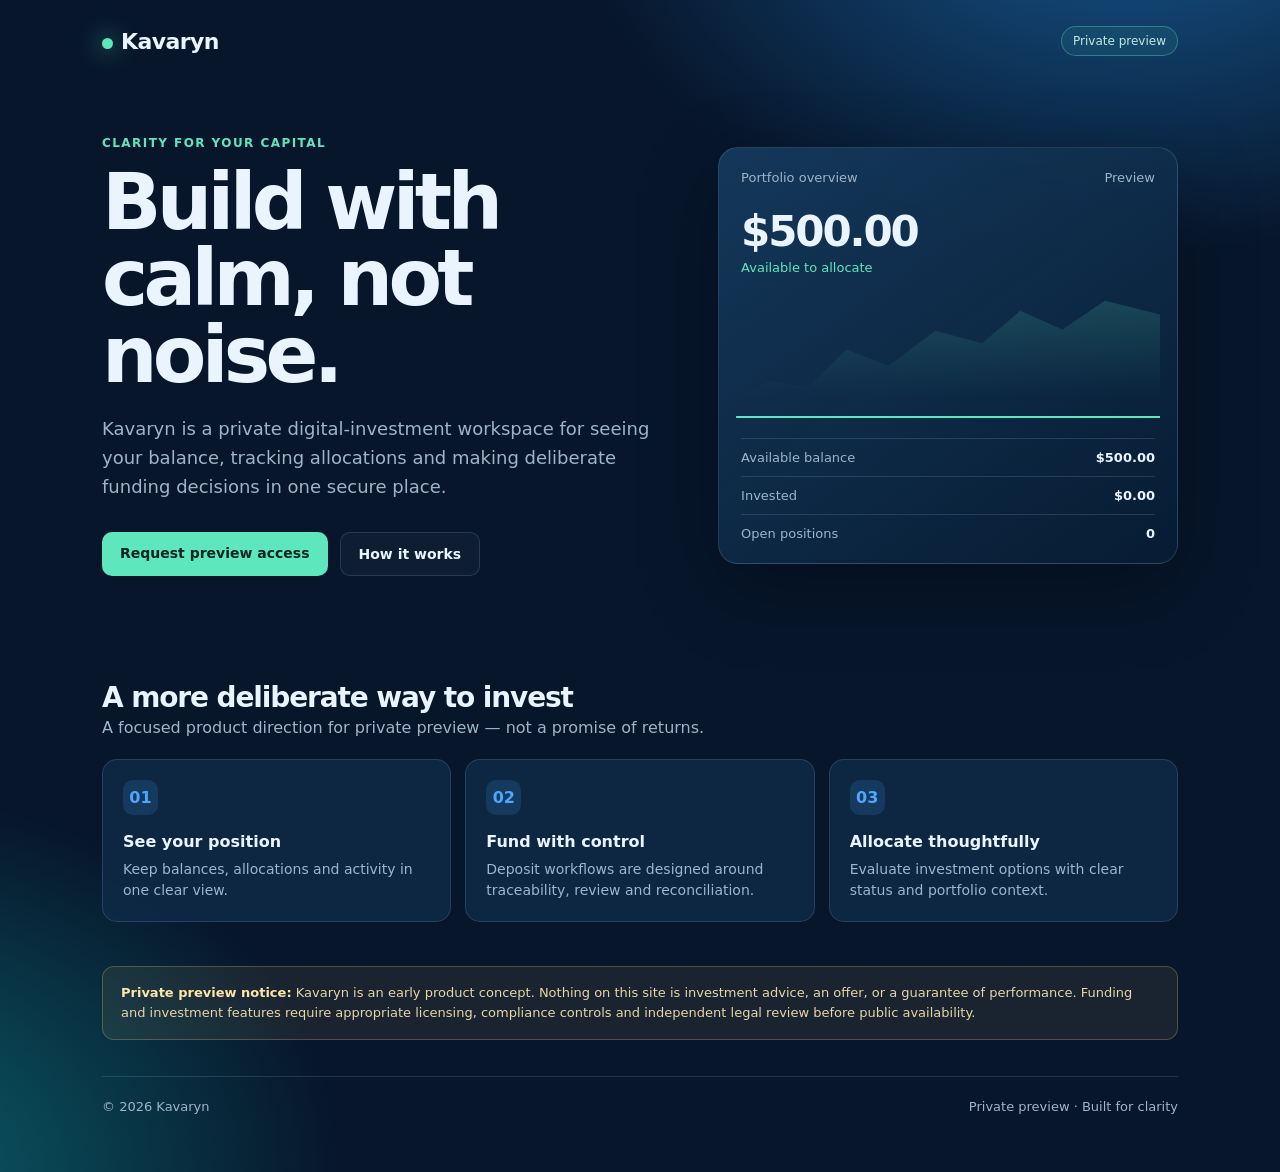
==== index.html @ 50e4811b "Launch Kavaryn private preview" ====
<!doctype html>
<html lang="en">
<head>
  <meta charset="utf-8" />
  <meta name="viewport" content="width=device-width, initial-scale=1" />
  <meta name="theme-color" content="#07162b" />
  <title>Kavaryn — Private Preview</title>
  <style>
    :root{--ink:#eaf4ff;--muted:#9eb4ca;--navy:#07162b;--navy2:#0b2440;--blue:#4ca7ff;--mint:#5ee6bd;--card:rgba(15,43,72,.82);--line:rgba(173,211,242,.16)}
    *{box-sizing:border-box} body{margin:0;font-family:Inter,ui-sans-serif,system-ui,-apple-system,BlinkMacSystemFont,"Segoe UI",sans-serif;color:var(--ink);background:radial-gradient(900px 600px at 88% -10%,#16578f 0%,transparent 62%),radial-gradient(720px 580px at -10% 100%,#0a5f69 0%,transparent 65%),var(--navy);min-height:100vh}
    .shell{max-width:1120px;margin:auto;padding:26px 22px 58px}.nav{display:flex;justify-content:space-between;align-items:center;gap:18px}.brand{font-size:22px;font-weight:800;letter-spacing:-.6px}.brand i{display:inline-block;width:11px;height:11px;margin-right:8px;border-radius:50%;background:var(--mint);box-shadow:0 0 24px var(--mint)}.tag{font-size:12px;color:#bdebdc;border:1px solid rgba(94,230,189,.35);background:rgba(94,230,189,.08);padding:7px 11px;border-radius:999px}
    .hero{padding:80px 0 50px;display:grid;grid-template-columns:1.1fr .9fr;gap:54px;align-items:center}.eyebrow{color:var(--mint);font-weight:700;letter-spacing:.12em;font-size:12px;text-transform:uppercase}.hero h1{font-size:clamp(42px,7vw,78px);line-height:.98;letter-spacing:-.06em;margin:14px 0 22px}.hero p{font-size:18px;line-height:1.6;color:var(--muted);max-width:580px}.actions{display:flex;gap:12px;margin-top:30px;flex-wrap:wrap}.btn{border-radius:10px;padding:13px 18px;font-weight:750;text-decoration:none;font-size:14px}.primary{background:var(--mint);color:#03251f}.secondary{border:1px solid var(--line);color:var(--ink);background:rgba(255,255,255,.03)}
    .panel{border:1px solid var(--line);border-radius:20px;background:linear-gradient(145deg,rgba(21,58,93,.94),rgba(8,29,52,.88));box-shadow:0 25px 80px rgba(0,0,0,.3);padding:22px}.panel-head{display:flex;justify-content:space-between;color:var(--muted);font-size:13px}.amount{font-size:42px;font-weight:800;letter-spacing:-.05em;margin:22px 0 4px}.up{color:var(--mint);font-size:13px}.chart{height:125px;margin:18px -5px 20px;background:linear-gradient(180deg,rgba(94,230,189,.18),transparent 84%);clip-path:polygon(0 84%,8% 70%,17% 75%,26% 45%,36% 58%,47% 30%,58% 40%,67% 14%,77% 29%,87% 6%,100% 17%,100% 100%,0 100%);border-bottom:2px solid var(--mint)}.rows{display:grid;gap:11px}.row{display:flex;justify-content:space-between;padding-top:11px;border-top:1px solid var(--line);font-size:13px}.row span{color:var(--muted)}
    .grid{display:grid;grid-template-columns:repeat(3,1fr);gap:14px;margin-top:16px}.card{border:1px solid var(--line);border-radius:15px;background:var(--card);padding:20px}.icon{width:35px;height:35px;border-radius:10px;display:grid;place-items:center;background:rgba(76,167,255,.15);color:var(--blue);font-weight:800}.card h3{font-size:16px;margin:17px 0 8px}.card p{font-size:14px;line-height:1.5;color:var(--muted);margin:0}.section-title{font-size:28px;letter-spacing:-.04em;margin:55px 0 4px}.section-copy{color:var(--muted);margin:0 0 22px}.notice{margin-top:44px;padding:16px 18px;border-radius:12px;border:1px solid rgba(255,205,113,.25);background:rgba(255,205,113,.08);font-size:13px;line-height:1.55;color:#e7d5a5}.notice b{color:#ffe5a6}.footer{margin-top:36px;border-top:1px solid var(--line);padding-top:22px;color:var(--muted);font-size:13px;display:flex;justify-content:space-between;gap:15px;flex-wrap:wrap}
    @media(max-width:760px){.hero{grid-template-columns:1fr;padding-top:58px;gap:30px}.grid{grid-template-columns:1fr}.hero h1{font-size:51px}.panel{max-width:520px}.nav{align-items:flex-start;flex-direction:column;gap:12px}}
  </style>
</head>
<body>
  <main class="shell">
    <nav class="nav"><div class="brand"><i></i>Kavaryn</div><div class="tag">Private preview</div></nav>
    <section class="hero">
      <div><div class="eyebrow">Clarity for your capital</div><h1>Build with calm, not noise.</h1><p>Kavaryn is a private digital-investment workspace for seeing your balance, tracking allocations and making deliberate funding decisions in one secure place.</p><div class="actions"><a class="btn primary" href="mailto:simbarachu1951@gmail.com?subject=Kavaryn%20private%20preview">Request preview access</a><a class="btn secondary" href="#how">How it works</a></div></div>
      <aside class="panel" aria-label="Illustrative portfolio card"><div class="panel-head"><span>Portfolio overview</span><span>Preview</span></div><div class="amount">$500.00</div><div class="up">Available to allocate</div><div class="chart"></div><div class="rows"><div class="row"><span>Available balance</span><b>$500.00</b></div><div class="row"><span>Invested</span><b>$0.00</b></div><div class="row"><span>Open positions</span><b>0</b></div></div></aside>
    </section>
    <section id="how"><h2 class="section-title">A more deliberate way to invest</h2><p class="section-copy">A focused product direction for private preview — not a promise of returns.</p><div class="grid"><article class="card"><div class="icon">01</div><h3>See your position</h3><p>Keep balances, allocations and activity in one clear view.</p></article><article class="card"><div class="icon">02</div><h3>Fund with control</h3><p>Deposit workflows are designed around traceability, review and reconciliation.</p></article><article class="card"><div class="icon">03</div><h3>Allocate thoughtfully</h3><p>Evaluate investment options with clear status and portfolio context.</p></article></div></section>
    <div class="notice"><b>Private preview notice:</b> Kavaryn is an early product concept. Nothing on this site is investment advice, an offer, or a guarantee of performance. Funding and investment features require appropriate licensing, compliance controls and independent legal review before public availability.</div>
    <footer class="footer"><span>© 2026 Kavaryn</span><span>Private preview · Built for clarity</span></footer>
  </main>
</body>
</html>
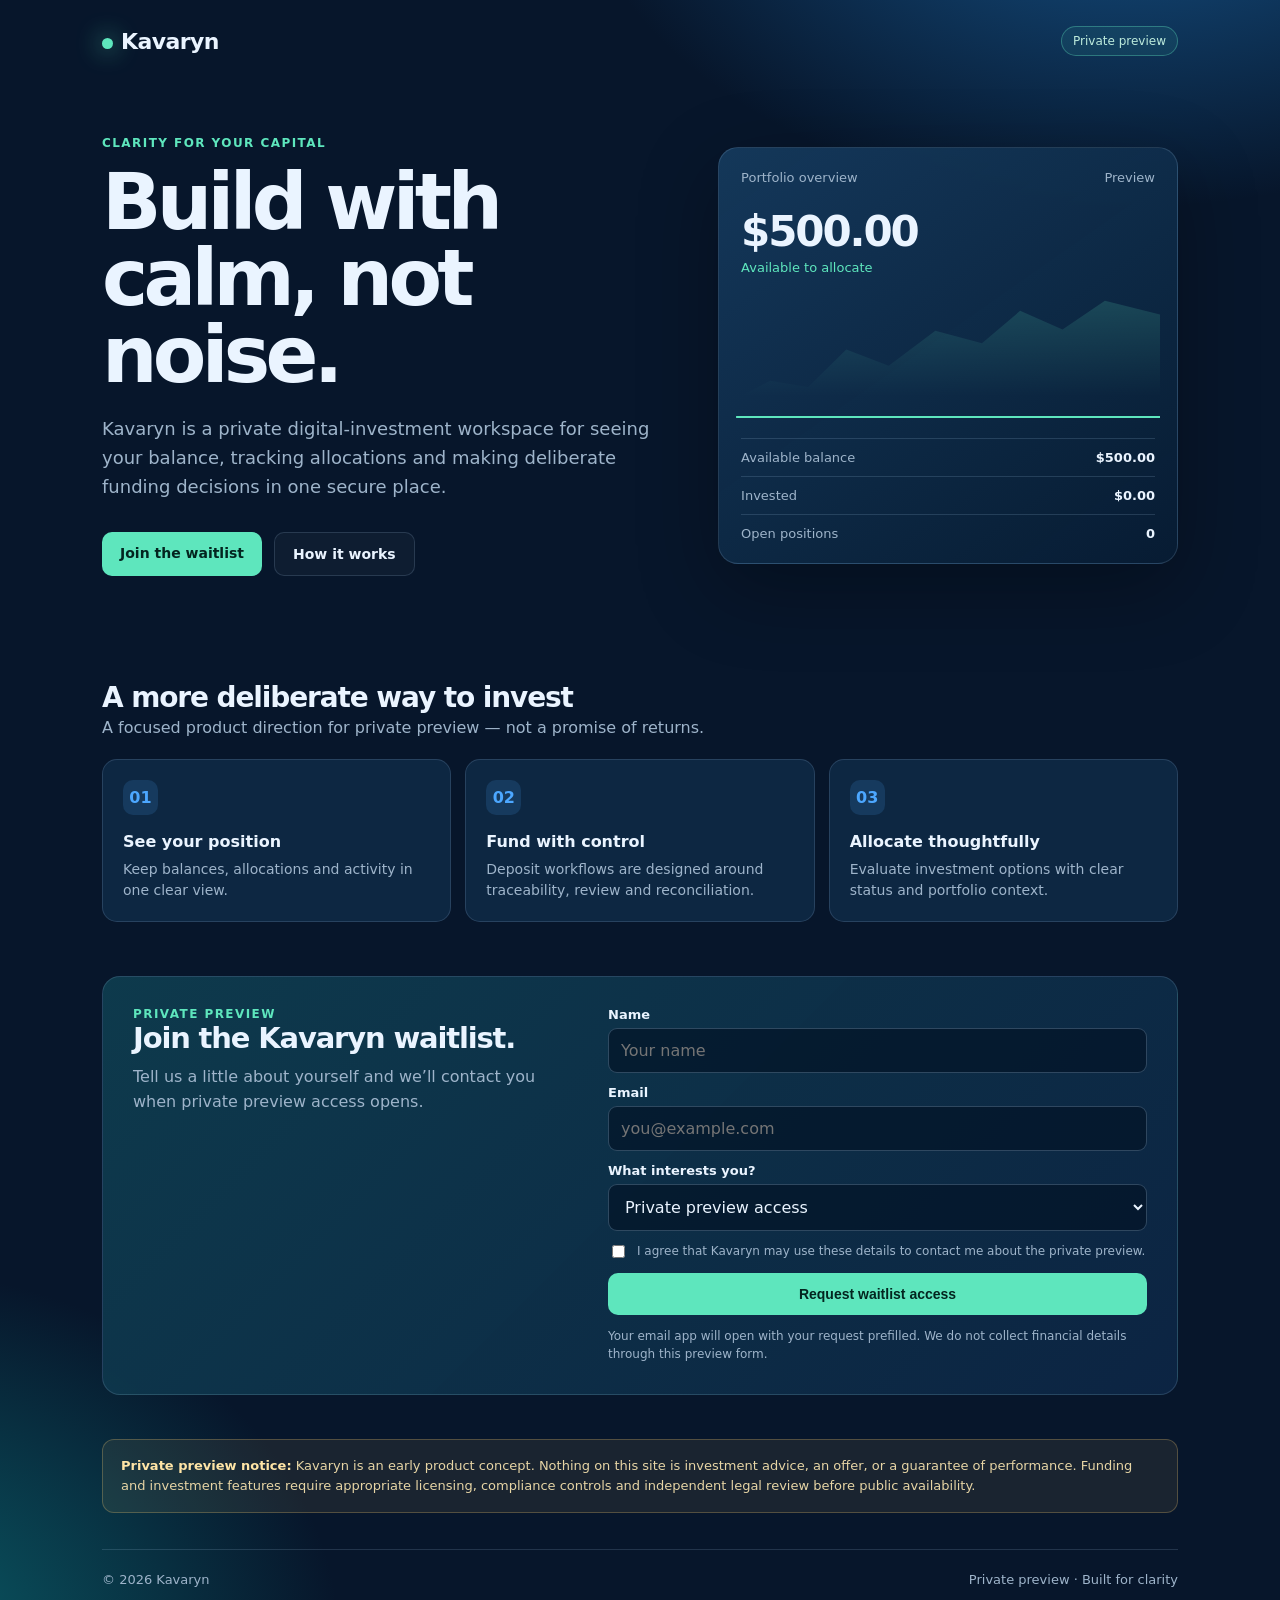
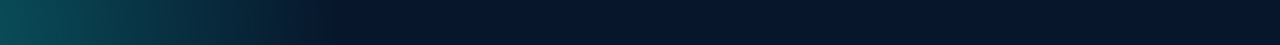
==== commit 2d2a164c: "feat: add Kavaryn waitlist form" ====
--- a/index.html
+++ b/index.html
@@ -11,20 +11,34 @@
     .shell{max-width:1120px;margin:auto;padding:26px 22px 58px}.nav{display:flex;justify-content:space-between;align-items:center;gap:18px}.brand{font-size:22px;font-weight:800;letter-spacing:-.6px}.brand i{display:inline-block;width:11px;height:11px;margin-right:8px;border-radius:50%;background:var(--mint);box-shadow:0 0 24px var(--mint)}.tag{font-size:12px;color:#bdebdc;border:1px solid rgba(94,230,189,.35);background:rgba(94,230,189,.08);padding:7px 11px;border-radius:999px}
     .hero{padding:80px 0 50px;display:grid;grid-template-columns:1.1fr .9fr;gap:54px;align-items:center}.eyebrow{color:var(--mint);font-weight:700;letter-spacing:.12em;font-size:12px;text-transform:uppercase}.hero h1{font-size:clamp(42px,7vw,78px);line-height:.98;letter-spacing:-.06em;margin:14px 0 22px}.hero p{font-size:18px;line-height:1.6;color:var(--muted);max-width:580px}.actions{display:flex;gap:12px;margin-top:30px;flex-wrap:wrap}.btn{border-radius:10px;padding:13px 18px;font-weight:750;text-decoration:none;font-size:14px}.primary{background:var(--mint);color:#03251f}.secondary{border:1px solid var(--line);color:var(--ink);background:rgba(255,255,255,.03)}
     .panel{border:1px solid var(--line);border-radius:20px;background:linear-gradient(145deg,rgba(21,58,93,.94),rgba(8,29,52,.88));box-shadow:0 25px 80px rgba(0,0,0,.3);padding:22px}.panel-head{display:flex;justify-content:space-between;color:var(--muted);font-size:13px}.amount{font-size:42px;font-weight:800;letter-spacing:-.05em;margin:22px 0 4px}.up{color:var(--mint);font-size:13px}.chart{height:125px;margin:18px -5px 20px;background:linear-gradient(180deg,rgba(94,230,189,.18),transparent 84%);clip-path:polygon(0 84%,8% 70%,17% 75%,26% 45%,36% 58%,47% 30%,58% 40%,67% 14%,77% 29%,87% 6%,100% 17%,100% 100%,0 100%);border-bottom:2px solid var(--mint)}.rows{display:grid;gap:11px}.row{display:flex;justify-content:space-between;padding-top:11px;border-top:1px solid var(--line);font-size:13px}.row span{color:var(--muted)}
-    .grid{display:grid;grid-template-columns:repeat(3,1fr);gap:14px;margin-top:16px}.card{border:1px solid var(--line);border-radius:15px;background:var(--card);padding:20px}.icon{width:35px;height:35px;border-radius:10px;display:grid;place-items:center;background:rgba(76,167,255,.15);color:var(--blue);font-weight:800}.card h3{font-size:16px;margin:17px 0 8px}.card p{font-size:14px;line-height:1.5;color:var(--muted);margin:0}.section-title{font-size:28px;letter-spacing:-.04em;margin:55px 0 4px}.section-copy{color:var(--muted);margin:0 0 22px}.notice{margin-top:44px;padding:16px 18px;border-radius:12px;border:1px solid rgba(255,205,113,.25);background:rgba(255,205,113,.08);font-size:13px;line-height:1.55;color:#e7d5a5}.notice b{color:#ffe5a6}.footer{margin-top:36px;border-top:1px solid var(--line);padding-top:22px;color:var(--muted);font-size:13px;display:flex;justify-content:space-between;gap:15px;flex-wrap:wrap}
-    @media(max-width:760px){.hero{grid-template-columns:1fr;padding-top:58px;gap:30px}.grid{grid-template-columns:1fr}.hero h1{font-size:51px}.panel{max-width:520px}.nav{align-items:flex-start;flex-direction:column;gap:12px}}
+    .grid{display:grid;grid-template-columns:repeat(3,1fr);gap:14px;margin-top:16px}.card{border:1px solid var(--line);border-radius:15px;background:var(--card);padding:20px}.icon{width:35px;height:35px;border-radius:10px;display:grid;place-items:center;background:rgba(76,167,255,.15);color:var(--blue);font-weight:800}.card h3{font-size:16px;margin:17px 0 8px}.card p{font-size:14px;line-height:1.5;color:var(--muted);margin:0}.section-title{font-size:28px;letter-spacing:-.04em;margin:55px 0 4px}.section-copy{color:var(--muted);margin:0 0 22px}.waitlist{margin-top:54px;border:1px solid var(--line);border-radius:18px;background:linear-gradient(135deg,rgba(15,62,80,.9),rgba(13,38,69,.92));padding:30px}.waitlist-inner{display:grid;grid-template-columns:.9fr 1.1fr;gap:34px;align-items:start}.waitlist h2{font-size:29px;letter-spacing:-.04em;margin:0 0 10px}.waitlist p{color:var(--muted);line-height:1.55;margin:0}.waitlist-form{display:grid;gap:12px}.field{display:grid;gap:6px}.field label{font-size:13px;font-weight:700}.field input,.field select{width:100%;border:1px solid rgba(173,211,242,.25);border-radius:9px;background:rgba(3,18,36,.65);color:var(--ink);font:inherit;padding:12px}.field input:focus,.field select:focus{outline:2px solid rgba(94,230,189,.6);outline-offset:2px}.consent{display:flex;gap:9px;align-items:flex-start;color:var(--muted);font-size:12px;line-height:1.4}.consent input{margin-top:2px;accent-color:var(--mint)}.submit{border:0;cursor:pointer;text-align:center}.form-note{font-size:12px;color:var(--muted);margin:0}.success{display:none;color:#bdebdc;font-size:13px;font-weight:700}.notice{margin-top:44px;padding:16px 18px;border-radius:12px;border:1px solid rgba(255,205,113,.25);background:rgba(255,205,113,.08);font-size:13px;line-height:1.55;color:#e7d5a5}.notice b{color:#ffe5a6}.footer{margin-top:36px;border-top:1px solid var(--line);padding-top:22px;color:var(--muted);font-size:13px;display:flex;justify-content:space-between;gap:15px;flex-wrap:wrap}
+    @media(max-width:760px){.hero{grid-template-columns:1fr;padding-top:58px;gap:30px}.grid,.waitlist-inner{grid-template-columns:1fr}.hero h1{font-size:51px}.panel{max-width:520px}.nav{align-items:flex-start;flex-direction:column;gap:12px}}
   </style>
 </head>
 <body>
   <main class="shell">
     <nav class="nav"><div class="brand"><i></i>Kavaryn</div><div class="tag">Private preview</div></nav>
     <section class="hero">
-      <div><div class="eyebrow">Clarity for your capital</div><h1>Build with calm, not noise.</h1><p>Kavaryn is a private digital-investment workspace for seeing your balance, tracking allocations and making deliberate funding decisions in one secure place.</p><div class="actions"><a class="btn primary" href="mailto:simbarachu1951@gmail.com?subject=Kavaryn%20private%20preview">Request preview access</a><a class="btn secondary" href="#how">How it works</a></div></div>
+      <div><div class="eyebrow">Clarity for your capital</div><h1>Build with calm, not noise.</h1><p>Kavaryn is a private digital-investment workspace for seeing your balance, tracking allocations and making deliberate funding decisions in one secure place.</p><div class="actions"><a class="btn primary" href="#waitlist">Join the waitlist</a><a class="btn secondary" href="#how">How it works</a></div></div>
       <aside class="panel" aria-label="Illustrative portfolio card"><div class="panel-head"><span>Portfolio overview</span><span>Preview</span></div><div class="amount">$500.00</div><div class="up">Available to allocate</div><div class="chart"></div><div class="rows"><div class="row"><span>Available balance</span><b>$500.00</b></div><div class="row"><span>Invested</span><b>$0.00</b></div><div class="row"><span>Open positions</span><b>0</b></div></div></aside>
     </section>
     <section id="how"><h2 class="section-title">A more deliberate way to invest</h2><p class="section-copy">A focused product direction for private preview — not a promise of returns.</p><div class="grid"><article class="card"><div class="icon">01</div><h3>See your position</h3><p>Keep balances, allocations and activity in one clear view.</p></article><article class="card"><div class="icon">02</div><h3>Fund with control</h3><p>Deposit workflows are designed around traceability, review and reconciliation.</p></article><article class="card"><div class="icon">03</div><h3>Allocate thoughtfully</h3><p>Evaluate investment options with clear status and portfolio context.</p></article></div></section>
+    <section class="waitlist" id="waitlist" aria-labelledby="waitlist-title"><div class="waitlist-inner"><div><div class="eyebrow">Private preview</div><h2 id="waitlist-title">Join the Kavaryn waitlist.</h2><p>Tell us a little about yourself and we’ll contact you when private preview access opens.</p></div><form class="waitlist-form" id="waitlist-form"><div class="field"><label for="name">Name</label><input id="name" name="name" autocomplete="name" maxlength="80" required placeholder="Your name" /></div><div class="field"><label for="email">Email</label><input id="email" name="email" type="email" autocomplete="email" maxlength="120" required placeholder="you@example.com" /></div><div class="field"><label for="interest">What interests you?</label><select id="interest" name="interest"><option>Private preview access</option><option>Portfolio tracking</option><option>Funding and allocation tools</option><option>Product updates</option></select></div><label class="consent"><input id="consent" type="checkbox" required /> <span>I agree that Kavaryn may use these details to contact me about the private preview.</span></label><button class="btn primary submit" type="submit">Request waitlist access</button><p class="form-note">Your email app will open with your request prefilled. We do not collect financial details through this preview form.</p><p class="success" id="success" role="status">Your email draft is ready — send it to join the waitlist.</p></form></div></section>
     <div class="notice"><b>Private preview notice:</b> Kavaryn is an early product concept. Nothing on this site is investment advice, an offer, or a guarantee of performance. Funding and investment features require appropriate licensing, compliance controls and independent legal review before public availability.</div>
     <footer class="footer"><span>© 2026 Kavaryn</span><span>Private preview · Built for clarity</span></footer>
   </main>
+  <script>
+    document.getElementById('waitlist-form').addEventListener('submit', function (event) {
+      event.preventDefault();
+      if (!this.reportValidity()) return;
+      const name = document.getElementById('name').value.trim();
+      const email = document.getElementById('email').value.trim();
+      const interest = document.getElementById('interest').value;
+      const subject = 'Kavaryn waitlist request';
+      const message = `Name: ${name}\nEmail: ${email}\nInterest: ${interest}`;
+      document.getElementById('success').style.display = 'block';
+      window.location.href = `mailto:simbarachu1951@gmail.com?subject=${encodeURIComponent(subject)}&body=${encodeURIComponent(message)}`;
+    });
+  </script>
 </body>
 </html>
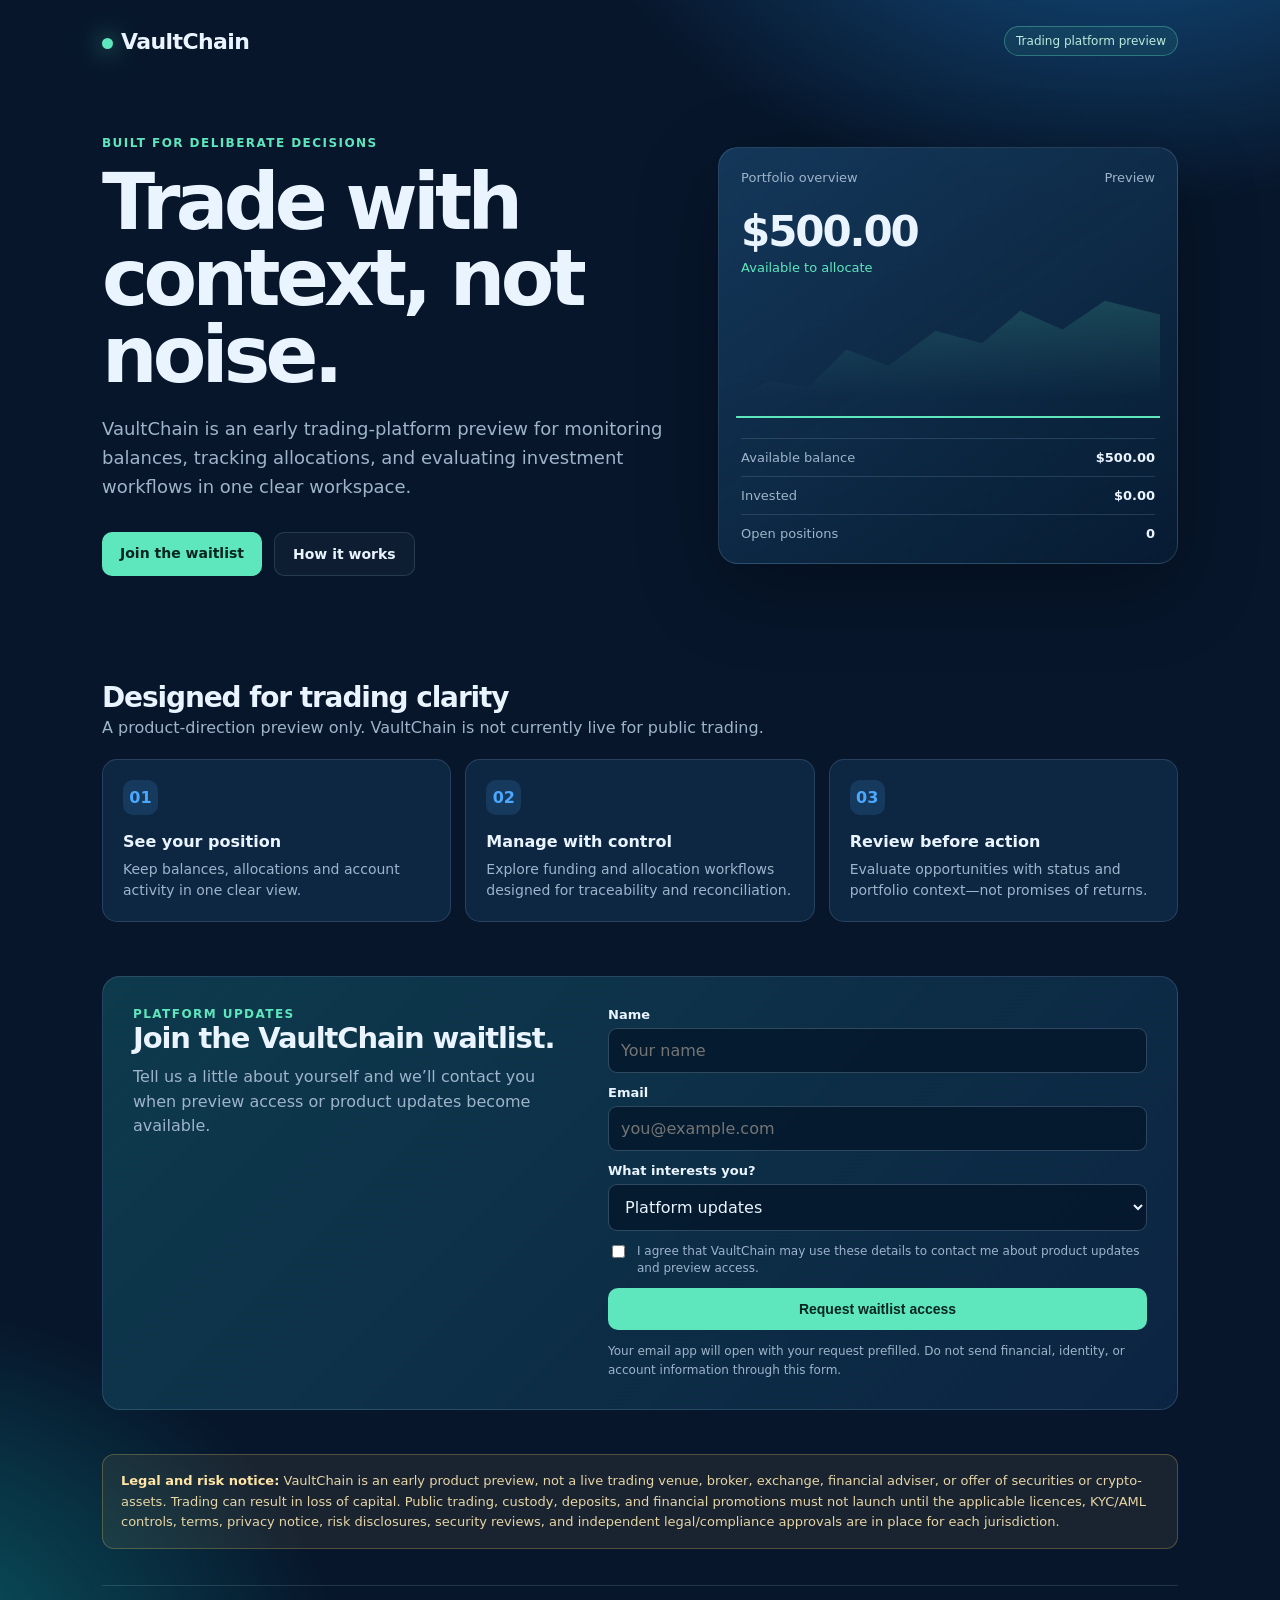
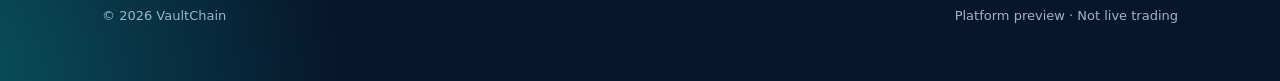
==== commit 7f4263ff: "rebrand: VaultChain trading platform preview" ====
--- a/index.html
+++ b/index.html
@@ -4,7 +4,7 @@
   <meta charset="utf-8" />
   <meta name="viewport" content="width=device-width, initial-scale=1" />
   <meta name="theme-color" content="#07162b" />
-  <title>Kavaryn — Private Preview</title>
+  <title>VaultChain — Trading Platform Preview</title>
   <style>
     :root{--ink:#eaf4ff;--muted:#9eb4ca;--navy:#07162b;--navy2:#0b2440;--blue:#4ca7ff;--mint:#5ee6bd;--card:rgba(15,43,72,.82);--line:rgba(173,211,242,.16)}
     *{box-sizing:border-box} body{margin:0;font-family:Inter,ui-sans-serif,system-ui,-apple-system,BlinkMacSystemFont,"Segoe UI",sans-serif;color:var(--ink);background:radial-gradient(900px 600px at 88% -10%,#16578f 0%,transparent 62%),radial-gradient(720px 580px at -10% 100%,#0a5f69 0%,transparent 65%),var(--navy);min-height:100vh}
@@ -17,15 +17,15 @@
 </head>
 <body>
   <main class="shell">
-    <nav class="nav"><div class="brand"><i></i>Kavaryn</div><div class="tag">Private preview</div></nav>
+    <nav class="nav"><div class="brand"><i></i>VaultChain</div><div class="tag">Trading platform preview</div></nav>
     <section class="hero">
-      <div><div class="eyebrow">Clarity for your capital</div><h1>Build with calm, not noise.</h1><p>Kavaryn is a private digital-investment workspace for seeing your balance, tracking allocations and making deliberate funding decisions in one secure place.</p><div class="actions"><a class="btn primary" href="#waitlist">Join the waitlist</a><a class="btn secondary" href="#how">How it works</a></div></div>
+      <div><div class="eyebrow">Built for deliberate decisions</div><h1>Trade with context, not noise.</h1><p>VaultChain is an early trading-platform preview for monitoring balances, tracking allocations, and evaluating investment workflows in one clear workspace.</p><div class="actions"><a class="btn primary" href="#waitlist">Join the waitlist</a><a class="btn secondary" href="#how">How it works</a></div></div>
       <aside class="panel" aria-label="Illustrative portfolio card"><div class="panel-head"><span>Portfolio overview</span><span>Preview</span></div><div class="amount">$500.00</div><div class="up">Available to allocate</div><div class="chart"></div><div class="rows"><div class="row"><span>Available balance</span><b>$500.00</b></div><div class="row"><span>Invested</span><b>$0.00</b></div><div class="row"><span>Open positions</span><b>0</b></div></div></aside>
     </section>
-    <section id="how"><h2 class="section-title">A more deliberate way to invest</h2><p class="section-copy">A focused product direction for private preview — not a promise of returns.</p><div class="grid"><article class="card"><div class="icon">01</div><h3>See your position</h3><p>Keep balances, allocations and activity in one clear view.</p></article><article class="card"><div class="icon">02</div><h3>Fund with control</h3><p>Deposit workflows are designed around traceability, review and reconciliation.</p></article><article class="card"><div class="icon">03</div><h3>Allocate thoughtfully</h3><p>Evaluate investment options with clear status and portfolio context.</p></article></div></section>
-    <section class="waitlist" id="waitlist" aria-labelledby="waitlist-title"><div class="waitlist-inner"><div><div class="eyebrow">Private preview</div><h2 id="waitlist-title">Join the Kavaryn waitlist.</h2><p>Tell us a little about yourself and we’ll contact you when private preview access opens.</p></div><form class="waitlist-form" id="waitlist-form"><div class="field"><label for="name">Name</label><input id="name" name="name" autocomplete="name" maxlength="80" required placeholder="Your name" /></div><div class="field"><label for="email">Email</label><input id="email" name="email" type="email" autocomplete="email" maxlength="120" required placeholder="you@example.com" /></div><div class="field"><label for="interest">What interests you?</label><select id="interest" name="interest"><option>Private preview access</option><option>Portfolio tracking</option><option>Funding and allocation tools</option><option>Product updates</option></select></div><label class="consent"><input id="consent" type="checkbox" required /> <span>I agree that Kavaryn may use these details to contact me about the private preview.</span></label><button class="btn primary submit" type="submit">Request waitlist access</button><p class="form-note">Your email app will open with your request prefilled. We do not collect financial details through this preview form.</p><p class="success" id="success" role="status">Your email draft is ready — send it to join the waitlist.</p></form></div></section>
-    <div class="notice"><b>Private preview notice:</b> Kavaryn is an early product concept. Nothing on this site is investment advice, an offer, or a guarantee of performance. Funding and investment features require appropriate licensing, compliance controls and independent legal review before public availability.</div>
-    <footer class="footer"><span>© 2026 Kavaryn</span><span>Private preview · Built for clarity</span></footer>
+    <section id="how"><h2 class="section-title">Designed for trading clarity</h2><p class="section-copy">A product-direction preview only. VaultChain is not currently live for public trading.</p><div class="grid"><article class="card"><div class="icon">01</div><h3>See your position</h3><p>Keep balances, allocations and account activity in one clear view.</p></article><article class="card"><div class="icon">02</div><h3>Manage with control</h3><p>Explore funding and allocation workflows designed for traceability and reconciliation.</p></article><article class="card"><div class="icon">03</div><h3>Review before action</h3><p>Evaluate opportunities with status and portfolio context—not promises of returns.</p></article></div></section>
+    <section class="waitlist" id="waitlist" aria-labelledby="waitlist-title"><div class="waitlist-inner"><div><div class="eyebrow">Platform updates</div><h2 id="waitlist-title">Join the VaultChain waitlist.</h2><p>Tell us a little about yourself and we’ll contact you when preview access or product updates become available.</p></div><form class="waitlist-form" id="waitlist-form"><div class="field"><label for="name">Name</label><input id="name" name="name" autocomplete="name" maxlength="80" required placeholder="Your name" /></div><div class="field"><label for="email">Email</label><input id="email" name="email" type="email" autocomplete="email" maxlength="120" required placeholder="you@example.com" /></div><div class="field"><label for="interest">What interests you?</label><select id="interest" name="interest"><option>Platform updates</option><option>Private preview access</option><option>Portfolio tracking</option><option>Trading product information</option></select></div><label class="consent"><input id="consent" type="checkbox" required /> <span>I agree that VaultChain may use these details to contact me about product updates and preview access.</span></label><button class="btn primary submit" type="submit">Request waitlist access</button><p class="form-note">Your email app will open with your request prefilled. Do not send financial, identity, or account information through this form.</p><p class="success" id="success" role="status">Your email draft is ready — send it to join the waitlist.</p></form></div></section>
+    <div class="notice"><b>Legal and risk notice:</b> VaultChain is an early product preview, not a live trading venue, broker, exchange, financial adviser, or offer of securities or crypto-assets. Trading can result in loss of capital. Public trading, custody, deposits, and financial promotions must not launch until the applicable licences, KYC/AML controls, terms, privacy notice, risk disclosures, security reviews, and independent legal/compliance approvals are in place for each jurisdiction.</div>
+    <footer class="footer"><span>© 2026 VaultChain</span><span>Platform preview · Not live trading</span></footer>
   </main>
   <script>
     document.getElementById('waitlist-form').addEventListener('submit', function (event) {
@@ -34,7 +34,7 @@
       const name = document.getElementById('name').value.trim();
       const email = document.getElementById('email').value.trim();
       const interest = document.getElementById('interest').value;
-      const subject = 'Kavaryn waitlist request';
+      const subject = 'VaultChain waitlist request';
       const message = `Name: ${name}\nEmail: ${email}\nInterest: ${interest}`;
       document.getElementById('success').style.display = 'block';
       window.location.href = `mailto:simbarachu1951@gmail.com?subject=${encodeURIComponent(subject)}&body=${encodeURIComponent(message)}`;
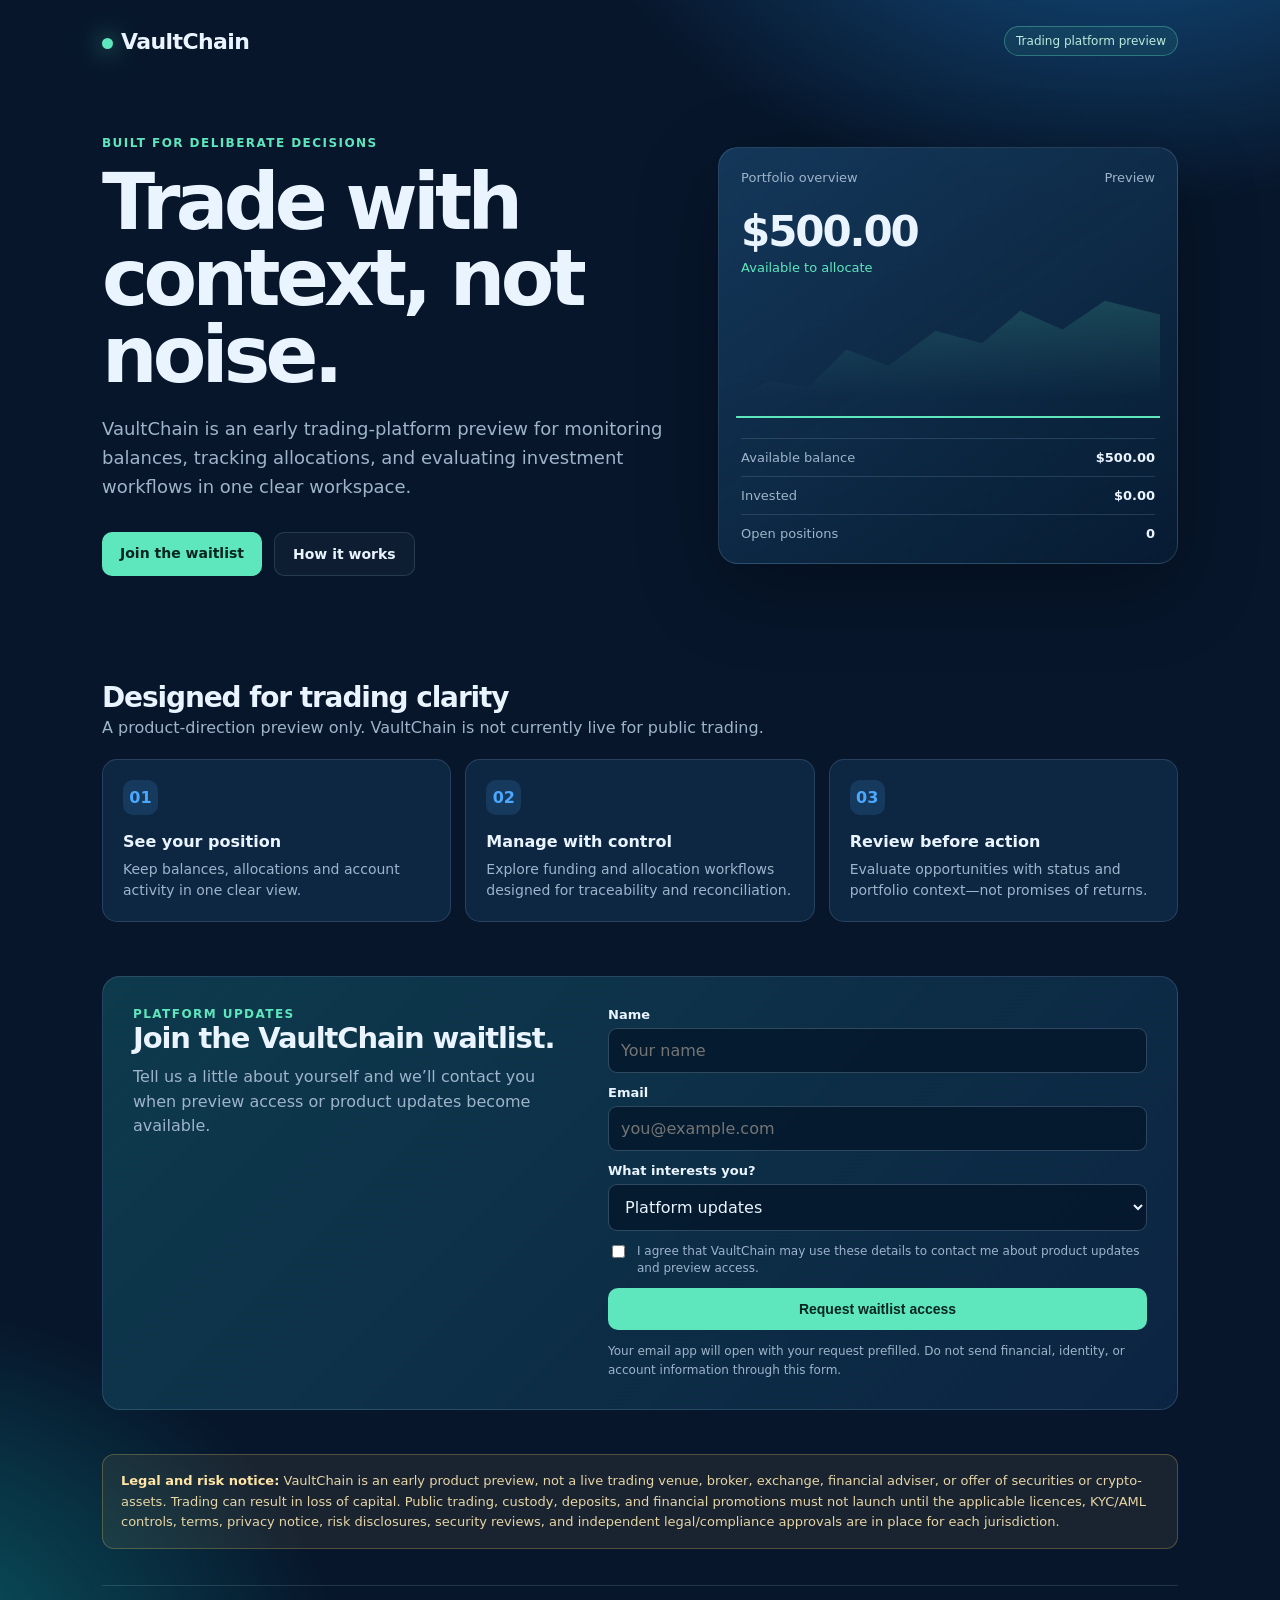
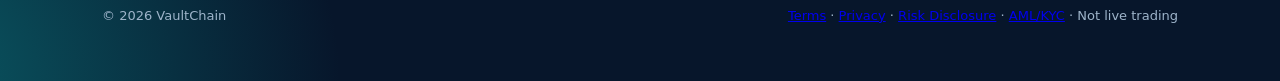
==== commit 009b95b4: "docs: add VaultChain legal preview pages" ====
--- a/index.html
+++ b/index.html
@@ -25,7 +25,7 @@
     <section id="how"><h2 class="section-title">Designed for trading clarity</h2><p class="section-copy">A product-direction preview only. VaultChain is not currently live for public trading.</p><div class="grid"><article class="card"><div class="icon">01</div><h3>See your position</h3><p>Keep balances, allocations and account activity in one clear view.</p></article><article class="card"><div class="icon">02</div><h3>Manage with control</h3><p>Explore funding and allocation workflows designed for traceability and reconciliation.</p></article><article class="card"><div class="icon">03</div><h3>Review before action</h3><p>Evaluate opportunities with status and portfolio context—not promises of returns.</p></article></div></section>
     <section class="waitlist" id="waitlist" aria-labelledby="waitlist-title"><div class="waitlist-inner"><div><div class="eyebrow">Platform updates</div><h2 id="waitlist-title">Join the VaultChain waitlist.</h2><p>Tell us a little about yourself and we’ll contact you when preview access or product updates become available.</p></div><form class="waitlist-form" id="waitlist-form"><div class="field"><label for="name">Name</label><input id="name" name="name" autocomplete="name" maxlength="80" required placeholder="Your name" /></div><div class="field"><label for="email">Email</label><input id="email" name="email" type="email" autocomplete="email" maxlength="120" required placeholder="you@example.com" /></div><div class="field"><label for="interest">What interests you?</label><select id="interest" name="interest"><option>Platform updates</option><option>Private preview access</option><option>Portfolio tracking</option><option>Trading product information</option></select></div><label class="consent"><input id="consent" type="checkbox" required /> <span>I agree that VaultChain may use these details to contact me about product updates and preview access.</span></label><button class="btn primary submit" type="submit">Request waitlist access</button><p class="form-note">Your email app will open with your request prefilled. Do not send financial, identity, or account information through this form.</p><p class="success" id="success" role="status">Your email draft is ready — send it to join the waitlist.</p></form></div></section>
     <div class="notice"><b>Legal and risk notice:</b> VaultChain is an early product preview, not a live trading venue, broker, exchange, financial adviser, or offer of securities or crypto-assets. Trading can result in loss of capital. Public trading, custody, deposits, and financial promotions must not launch until the applicable licences, KYC/AML controls, terms, privacy notice, risk disclosures, security reviews, and independent legal/compliance approvals are in place for each jurisdiction.</div>
-    <footer class="footer"><span>© 2026 VaultChain</span><span>Platform preview · Not live trading</span></footer>
+    <footer class="footer"><span>© 2026 VaultChain</span><span><a href="terms.html">Terms</a> · <a href="privacy.html">Privacy</a> · <a href="risk.html">Risk Disclosure</a> · <a href="aml-kyc.html">AML/KYC</a> · Not live trading</span></footer>
   </main>
   <script>
     document.getElementById('waitlist-form').addEventListener('submit', function (event) {
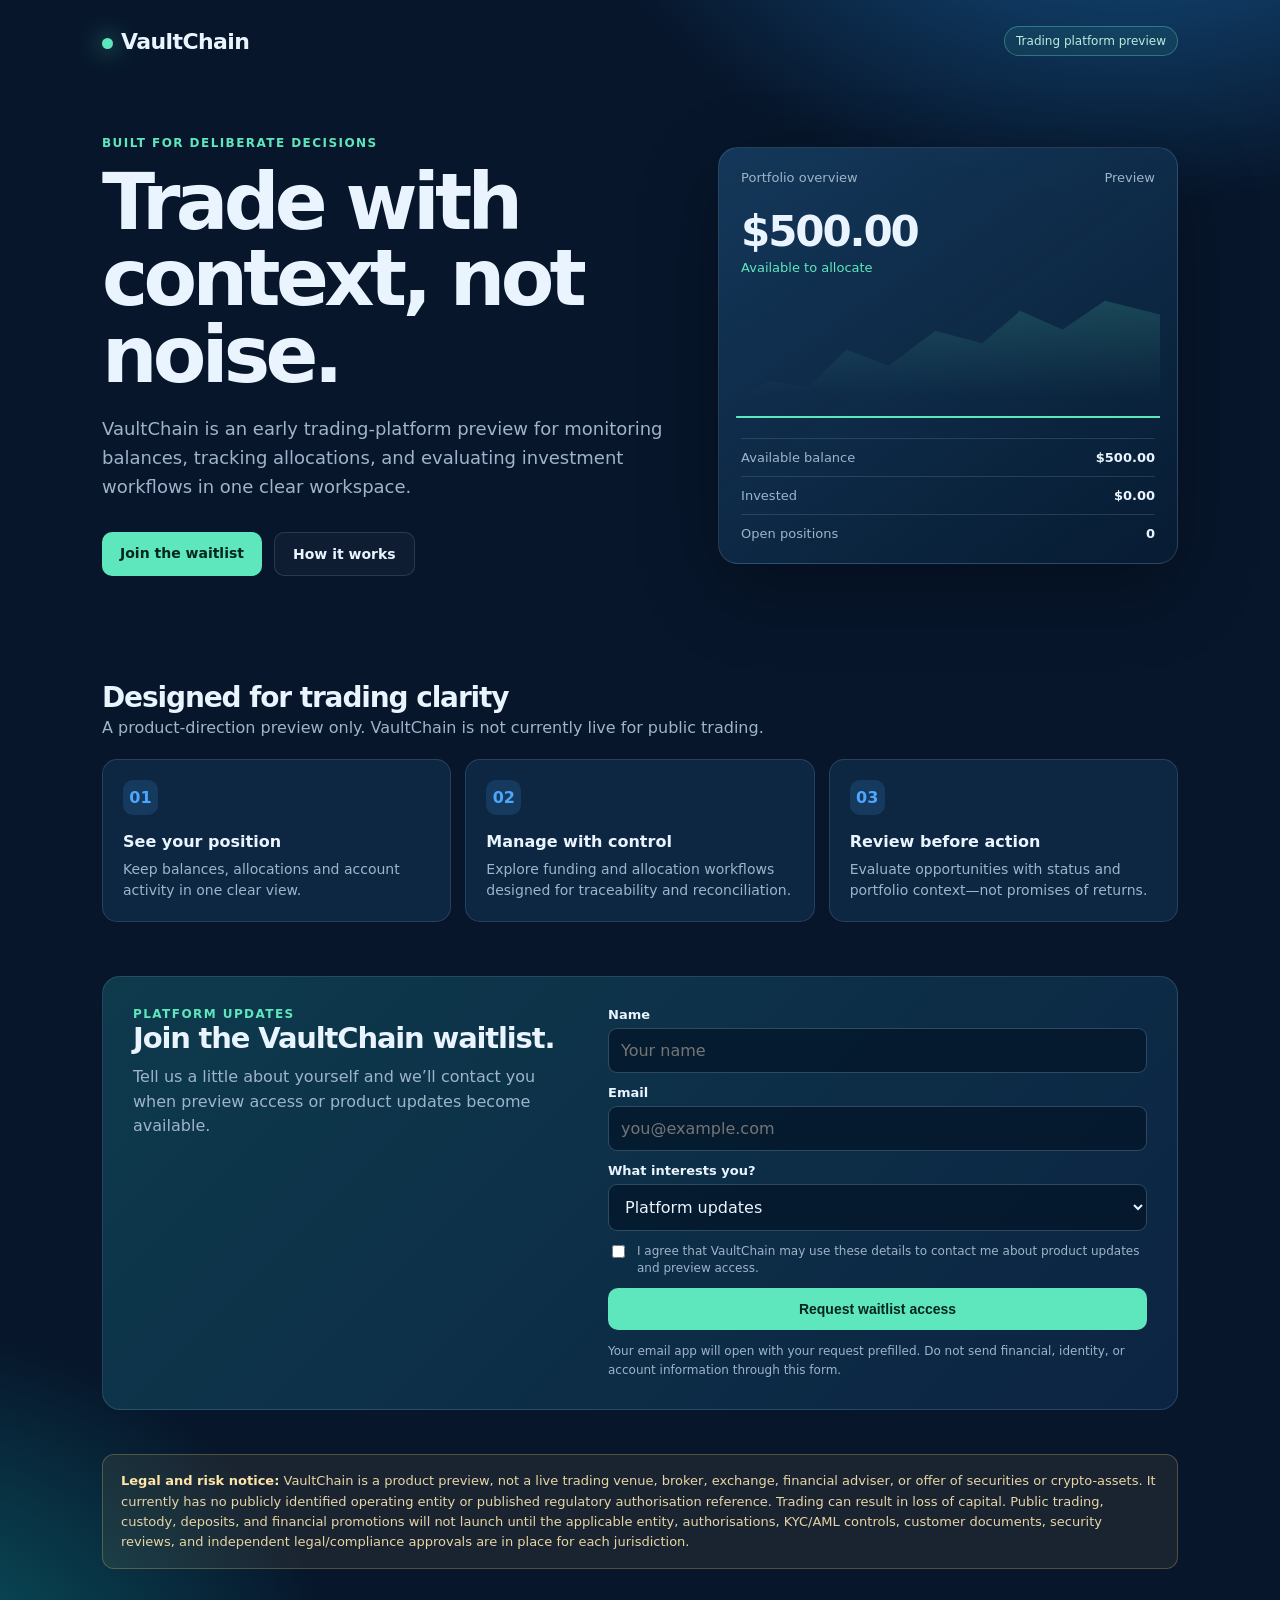
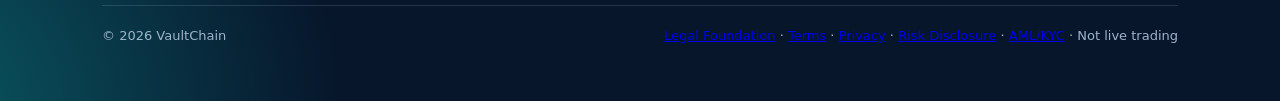
==== commit 3d65e47b: "docs: publish legal foundation status" ====
--- a/index.html
+++ b/index.html
@@ -24,8 +24,8 @@
     </section>
     <section id="how"><h2 class="section-title">Designed for trading clarity</h2><p class="section-copy">A product-direction preview only. VaultChain is not currently live for public trading.</p><div class="grid"><article class="card"><div class="icon">01</div><h3>See your position</h3><p>Keep balances, allocations and account activity in one clear view.</p></article><article class="card"><div class="icon">02</div><h3>Manage with control</h3><p>Explore funding and allocation workflows designed for traceability and reconciliation.</p></article><article class="card"><div class="icon">03</div><h3>Review before action</h3><p>Evaluate opportunities with status and portfolio context—not promises of returns.</p></article></div></section>
     <section class="waitlist" id="waitlist" aria-labelledby="waitlist-title"><div class="waitlist-inner"><div><div class="eyebrow">Platform updates</div><h2 id="waitlist-title">Join the VaultChain waitlist.</h2><p>Tell us a little about yourself and we’ll contact you when preview access or product updates become available.</p></div><form class="waitlist-form" id="waitlist-form"><div class="field"><label for="name">Name</label><input id="name" name="name" autocomplete="name" maxlength="80" required placeholder="Your name" /></div><div class="field"><label for="email">Email</label><input id="email" name="email" type="email" autocomplete="email" maxlength="120" required placeholder="you@example.com" /></div><div class="field"><label for="interest">What interests you?</label><select id="interest" name="interest"><option>Platform updates</option><option>Private preview access</option><option>Portfolio tracking</option><option>Trading product information</option></select></div><label class="consent"><input id="consent" type="checkbox" required /> <span>I agree that VaultChain may use these details to contact me about product updates and preview access.</span></label><button class="btn primary submit" type="submit">Request waitlist access</button><p class="form-note">Your email app will open with your request prefilled. Do not send financial, identity, or account information through this form.</p><p class="success" id="success" role="status">Your email draft is ready — send it to join the waitlist.</p></form></div></section>
-    <div class="notice"><b>Legal and risk notice:</b> VaultChain is an early product preview, not a live trading venue, broker, exchange, financial adviser, or offer of securities or crypto-assets. Trading can result in loss of capital. Public trading, custody, deposits, and financial promotions must not launch until the applicable licences, KYC/AML controls, terms, privacy notice, risk disclosures, security reviews, and independent legal/compliance approvals are in place for each jurisdiction.</div>
-    <footer class="footer"><span>© 2026 VaultChain</span><span><a href="terms.html">Terms</a> · <a href="privacy.html">Privacy</a> · <a href="risk.html">Risk Disclosure</a> · <a href="aml-kyc.html">AML/KYC</a> · Not live trading</span></footer>
+    <div class="notice"><b>Legal and risk notice:</b> VaultChain is a product preview, not a live trading venue, broker, exchange, financial adviser, or offer of securities or crypto-assets. It currently has no publicly identified operating entity or published regulatory authorisation reference. Trading can result in loss of capital. Public trading, custody, deposits, and financial promotions will not launch until the applicable entity, authorisations, KYC/AML controls, customer documents, security reviews, and independent legal/compliance approvals are in place for each jurisdiction.</div>
+    <footer class="footer"><span>© 2026 VaultChain</span><span><a href="legal-foundation.html">Legal Foundation</a> · <a href="terms.html">Terms</a> · <a href="privacy.html">Privacy</a> · <a href="risk.html">Risk Disclosure</a> · <a href="aml-kyc.html">AML/KYC</a> · Not live trading</span></footer>
   </main>
   <script>
     document.getElementById('waitlist-form').addEventListener('submit', function (event) {
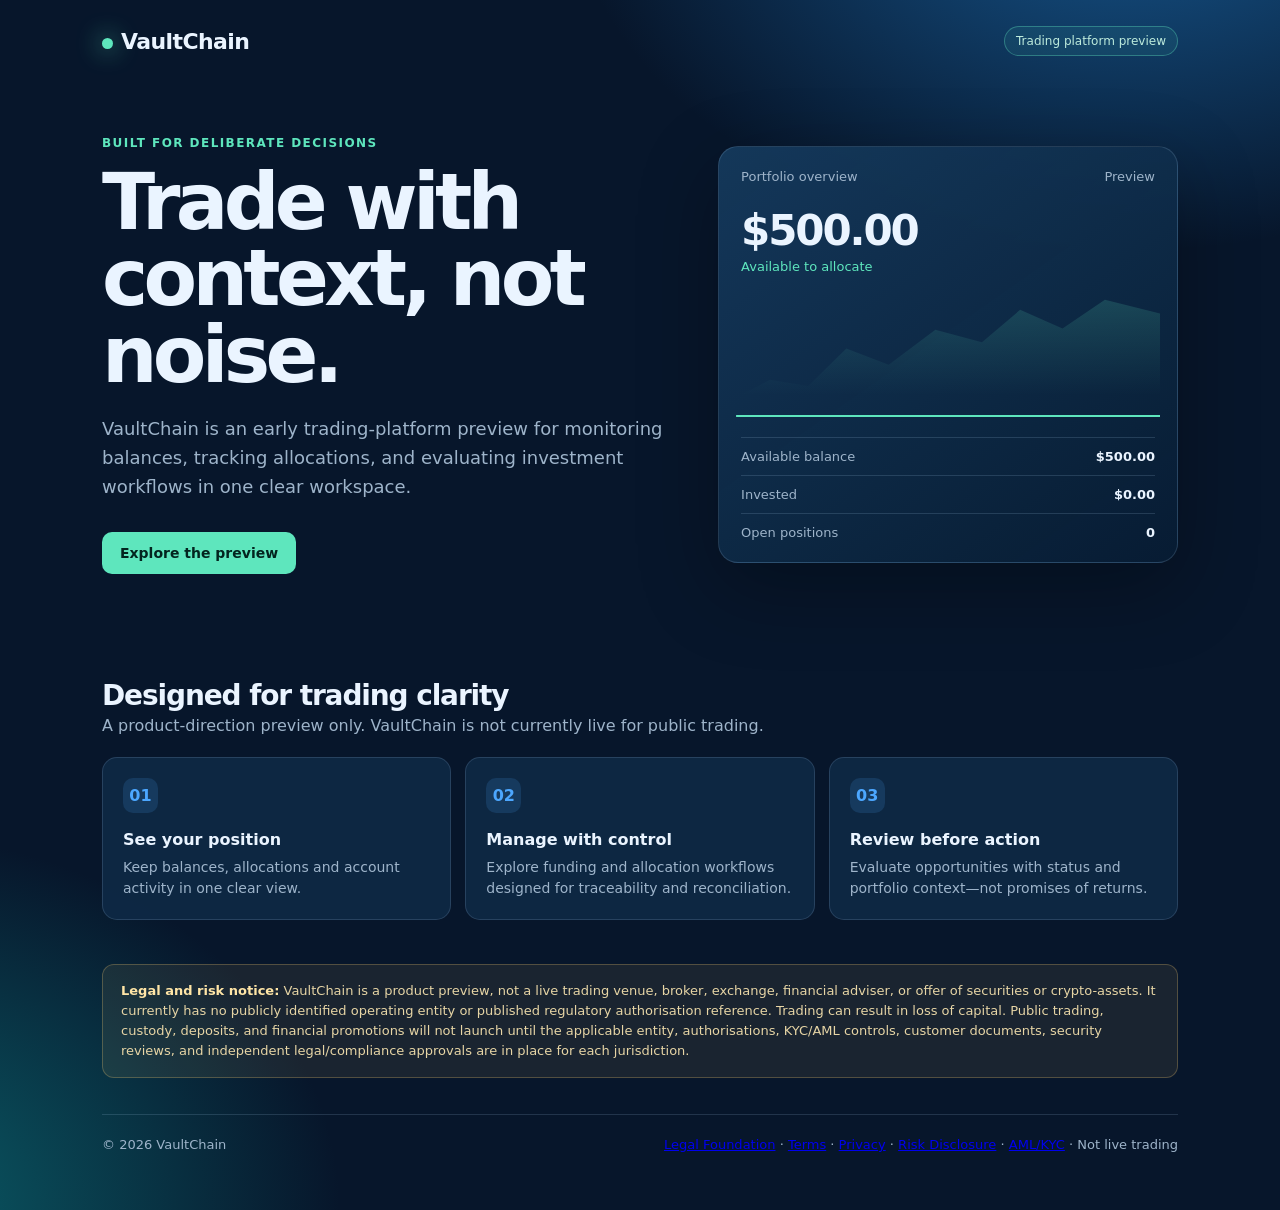
==== commit 51ad58e7: "chore: remove public waitlist" ====
--- a/index.html
+++ b/index.html
@@ -11,34 +11,20 @@
     .shell{max-width:1120px;margin:auto;padding:26px 22px 58px}.nav{display:flex;justify-content:space-between;align-items:center;gap:18px}.brand{font-size:22px;font-weight:800;letter-spacing:-.6px}.brand i{display:inline-block;width:11px;height:11px;margin-right:8px;border-radius:50%;background:var(--mint);box-shadow:0 0 24px var(--mint)}.tag{font-size:12px;color:#bdebdc;border:1px solid rgba(94,230,189,.35);background:rgba(94,230,189,.08);padding:7px 11px;border-radius:999px}
     .hero{padding:80px 0 50px;display:grid;grid-template-columns:1.1fr .9fr;gap:54px;align-items:center}.eyebrow{color:var(--mint);font-weight:700;letter-spacing:.12em;font-size:12px;text-transform:uppercase}.hero h1{font-size:clamp(42px,7vw,78px);line-height:.98;letter-spacing:-.06em;margin:14px 0 22px}.hero p{font-size:18px;line-height:1.6;color:var(--muted);max-width:580px}.actions{display:flex;gap:12px;margin-top:30px;flex-wrap:wrap}.btn{border-radius:10px;padding:13px 18px;font-weight:750;text-decoration:none;font-size:14px}.primary{background:var(--mint);color:#03251f}.secondary{border:1px solid var(--line);color:var(--ink);background:rgba(255,255,255,.03)}
     .panel{border:1px solid var(--line);border-radius:20px;background:linear-gradient(145deg,rgba(21,58,93,.94),rgba(8,29,52,.88));box-shadow:0 25px 80px rgba(0,0,0,.3);padding:22px}.panel-head{display:flex;justify-content:space-between;color:var(--muted);font-size:13px}.amount{font-size:42px;font-weight:800;letter-spacing:-.05em;margin:22px 0 4px}.up{color:var(--mint);font-size:13px}.chart{height:125px;margin:18px -5px 20px;background:linear-gradient(180deg,rgba(94,230,189,.18),transparent 84%);clip-path:polygon(0 84%,8% 70%,17% 75%,26% 45%,36% 58%,47% 30%,58% 40%,67% 14%,77% 29%,87% 6%,100% 17%,100% 100%,0 100%);border-bottom:2px solid var(--mint)}.rows{display:grid;gap:11px}.row{display:flex;justify-content:space-between;padding-top:11px;border-top:1px solid var(--line);font-size:13px}.row span{color:var(--muted)}
-    .grid{display:grid;grid-template-columns:repeat(3,1fr);gap:14px;margin-top:16px}.card{border:1px solid var(--line);border-radius:15px;background:var(--card);padding:20px}.icon{width:35px;height:35px;border-radius:10px;display:grid;place-items:center;background:rgba(76,167,255,.15);color:var(--blue);font-weight:800}.card h3{font-size:16px;margin:17px 0 8px}.card p{font-size:14px;line-height:1.5;color:var(--muted);margin:0}.section-title{font-size:28px;letter-spacing:-.04em;margin:55px 0 4px}.section-copy{color:var(--muted);margin:0 0 22px}.waitlist{margin-top:54px;border:1px solid var(--line);border-radius:18px;background:linear-gradient(135deg,rgba(15,62,80,.9),rgba(13,38,69,.92));padding:30px}.waitlist-inner{display:grid;grid-template-columns:.9fr 1.1fr;gap:34px;align-items:start}.waitlist h2{font-size:29px;letter-spacing:-.04em;margin:0 0 10px}.waitlist p{color:var(--muted);line-height:1.55;margin:0}.waitlist-form{display:grid;gap:12px}.field{display:grid;gap:6px}.field label{font-size:13px;font-weight:700}.field input,.field select{width:100%;border:1px solid rgba(173,211,242,.25);border-radius:9px;background:rgba(3,18,36,.65);color:var(--ink);font:inherit;padding:12px}.field input:focus,.field select:focus{outline:2px solid rgba(94,230,189,.6);outline-offset:2px}.consent{display:flex;gap:9px;align-items:flex-start;color:var(--muted);font-size:12px;line-height:1.4}.consent input{margin-top:2px;accent-color:var(--mint)}.submit{border:0;cursor:pointer;text-align:center}.form-note{font-size:12px;color:var(--muted);margin:0}.success{display:none;color:#bdebdc;font-size:13px;font-weight:700}.notice{margin-top:44px;padding:16px 18px;border-radius:12px;border:1px solid rgba(255,205,113,.25);background:rgba(255,205,113,.08);font-size:13px;line-height:1.55;color:#e7d5a5}.notice b{color:#ffe5a6}.footer{margin-top:36px;border-top:1px solid var(--line);padding-top:22px;color:var(--muted);font-size:13px;display:flex;justify-content:space-between;gap:15px;flex-wrap:wrap}
-    @media(max-width:760px){.hero{grid-template-columns:1fr;padding-top:58px;gap:30px}.grid,.waitlist-inner{grid-template-columns:1fr}.hero h1{font-size:51px}.panel{max-width:520px}.nav{align-items:flex-start;flex-direction:column;gap:12px}}
+    .grid{display:grid;grid-template-columns:repeat(3,1fr);gap:14px;margin-top:16px}.card{border:1px solid var(--line);border-radius:15px;background:var(--card);padding:20px}.icon{width:35px;height:35px;border-radius:10px;display:grid;place-items:center;background:rgba(76,167,255,.15);color:var(--blue);font-weight:800}.card h3{font-size:16px;margin:17px 0 8px}.card p{font-size:14px;line-height:1.5;color:var(--muted);margin:0}.section-title{font-size:28px;letter-spacing:-.04em;margin:55px 0 4px}.section-copy{color:var(--muted);margin:0 0 22px}.notice{margin-top:44px;padding:16px 18px;border-radius:12px;border:1px solid rgba(255,205,113,.25);background:rgba(255,205,113,.08);font-size:13px;line-height:1.55;color:#e7d5a5}.notice b{color:#ffe5a6}.footer{margin-top:36px;border-top:1px solid var(--line);padding-top:22px;color:var(--muted);font-size:13px;display:flex;justify-content:space-between;gap:15px;flex-wrap:wrap}
+    @media(max-width:760px){.hero{grid-template-columns:1fr;padding-top:58px;gap:30px}.grid{grid-template-columns:1fr}.hero h1{font-size:51px}.panel{max-width:520px}.nav{align-items:flex-start;flex-direction:column;gap:12px}}
   </style>
 </head>
 <body>
   <main class="shell">
     <nav class="nav"><div class="brand"><i></i>VaultChain</div><div class="tag">Trading platform preview</div></nav>
     <section class="hero">
-      <div><div class="eyebrow">Built for deliberate decisions</div><h1>Trade with context, not noise.</h1><p>VaultChain is an early trading-platform preview for monitoring balances, tracking allocations, and evaluating investment workflows in one clear workspace.</p><div class="actions"><a class="btn primary" href="#waitlist">Join the waitlist</a><a class="btn secondary" href="#how">How it works</a></div></div>
+      <div><div class="eyebrow">Built for deliberate decisions</div><h1>Trade with context, not noise.</h1><p>VaultChain is an early trading-platform preview for monitoring balances, tracking allocations, and evaluating investment workflows in one clear workspace.</p><div class="actions"><a class="btn primary" href="#how">Explore the preview</a></div></div>
       <aside class="panel" aria-label="Illustrative portfolio card"><div class="panel-head"><span>Portfolio overview</span><span>Preview</span></div><div class="amount">$500.00</div><div class="up">Available to allocate</div><div class="chart"></div><div class="rows"><div class="row"><span>Available balance</span><b>$500.00</b></div><div class="row"><span>Invested</span><b>$0.00</b></div><div class="row"><span>Open positions</span><b>0</b></div></div></aside>
     </section>
     <section id="how"><h2 class="section-title">Designed for trading clarity</h2><p class="section-copy">A product-direction preview only. VaultChain is not currently live for public trading.</p><div class="grid"><article class="card"><div class="icon">01</div><h3>See your position</h3><p>Keep balances, allocations and account activity in one clear view.</p></article><article class="card"><div class="icon">02</div><h3>Manage with control</h3><p>Explore funding and allocation workflows designed for traceability and reconciliation.</p></article><article class="card"><div class="icon">03</div><h3>Review before action</h3><p>Evaluate opportunities with status and portfolio context—not promises of returns.</p></article></div></section>
-    <section class="waitlist" id="waitlist" aria-labelledby="waitlist-title"><div class="waitlist-inner"><div><div class="eyebrow">Platform updates</div><h2 id="waitlist-title">Join the VaultChain waitlist.</h2><p>Tell us a little about yourself and we’ll contact you when preview access or product updates become available.</p></div><form class="waitlist-form" id="waitlist-form"><div class="field"><label for="name">Name</label><input id="name" name="name" autocomplete="name" maxlength="80" required placeholder="Your name" /></div><div class="field"><label for="email">Email</label><input id="email" name="email" type="email" autocomplete="email" maxlength="120" required placeholder="you@example.com" /></div><div class="field"><label for="interest">What interests you?</label><select id="interest" name="interest"><option>Platform updates</option><option>Private preview access</option><option>Portfolio tracking</option><option>Trading product information</option></select></div><label class="consent"><input id="consent" type="checkbox" required /> <span>I agree that VaultChain may use these details to contact me about product updates and preview access.</span></label><button class="btn primary submit" type="submit">Request waitlist access</button><p class="form-note">Your email app will open with your request prefilled. Do not send financial, identity, or account information through this form.</p><p class="success" id="success" role="status">Your email draft is ready — send it to join the waitlist.</p></form></div></section>
     <div class="notice"><b>Legal and risk notice:</b> VaultChain is a product preview, not a live trading venue, broker, exchange, financial adviser, or offer of securities or crypto-assets. It currently has no publicly identified operating entity or published regulatory authorisation reference. Trading can result in loss of capital. Public trading, custody, deposits, and financial promotions will not launch until the applicable entity, authorisations, KYC/AML controls, customer documents, security reviews, and independent legal/compliance approvals are in place for each jurisdiction.</div>
     <footer class="footer"><span>© 2026 VaultChain</span><span><a href="legal-foundation.html">Legal Foundation</a> · <a href="terms.html">Terms</a> · <a href="privacy.html">Privacy</a> · <a href="risk.html">Risk Disclosure</a> · <a href="aml-kyc.html">AML/KYC</a> · Not live trading</span></footer>
   </main>
-  <script>
-    document.getElementById('waitlist-form').addEventListener('submit', function (event) {
-      event.preventDefault();
-      if (!this.reportValidity()) return;
-      const name = document.getElementById('name').value.trim();
-      const email = document.getElementById('email').value.trim();
-      const interest = document.getElementById('interest').value;
-      const subject = 'VaultChain waitlist request';
-      const message = `Name: ${name}\nEmail: ${email}\nInterest: ${interest}`;
-      document.getElementById('success').style.display = 'block';
-      window.location.href = `mailto:simbarachu1951@gmail.com?subject=${encodeURIComponent(subject)}&body=${encodeURIComponent(message)}`;
-    });
-  </script>
 </body>
 </html>
